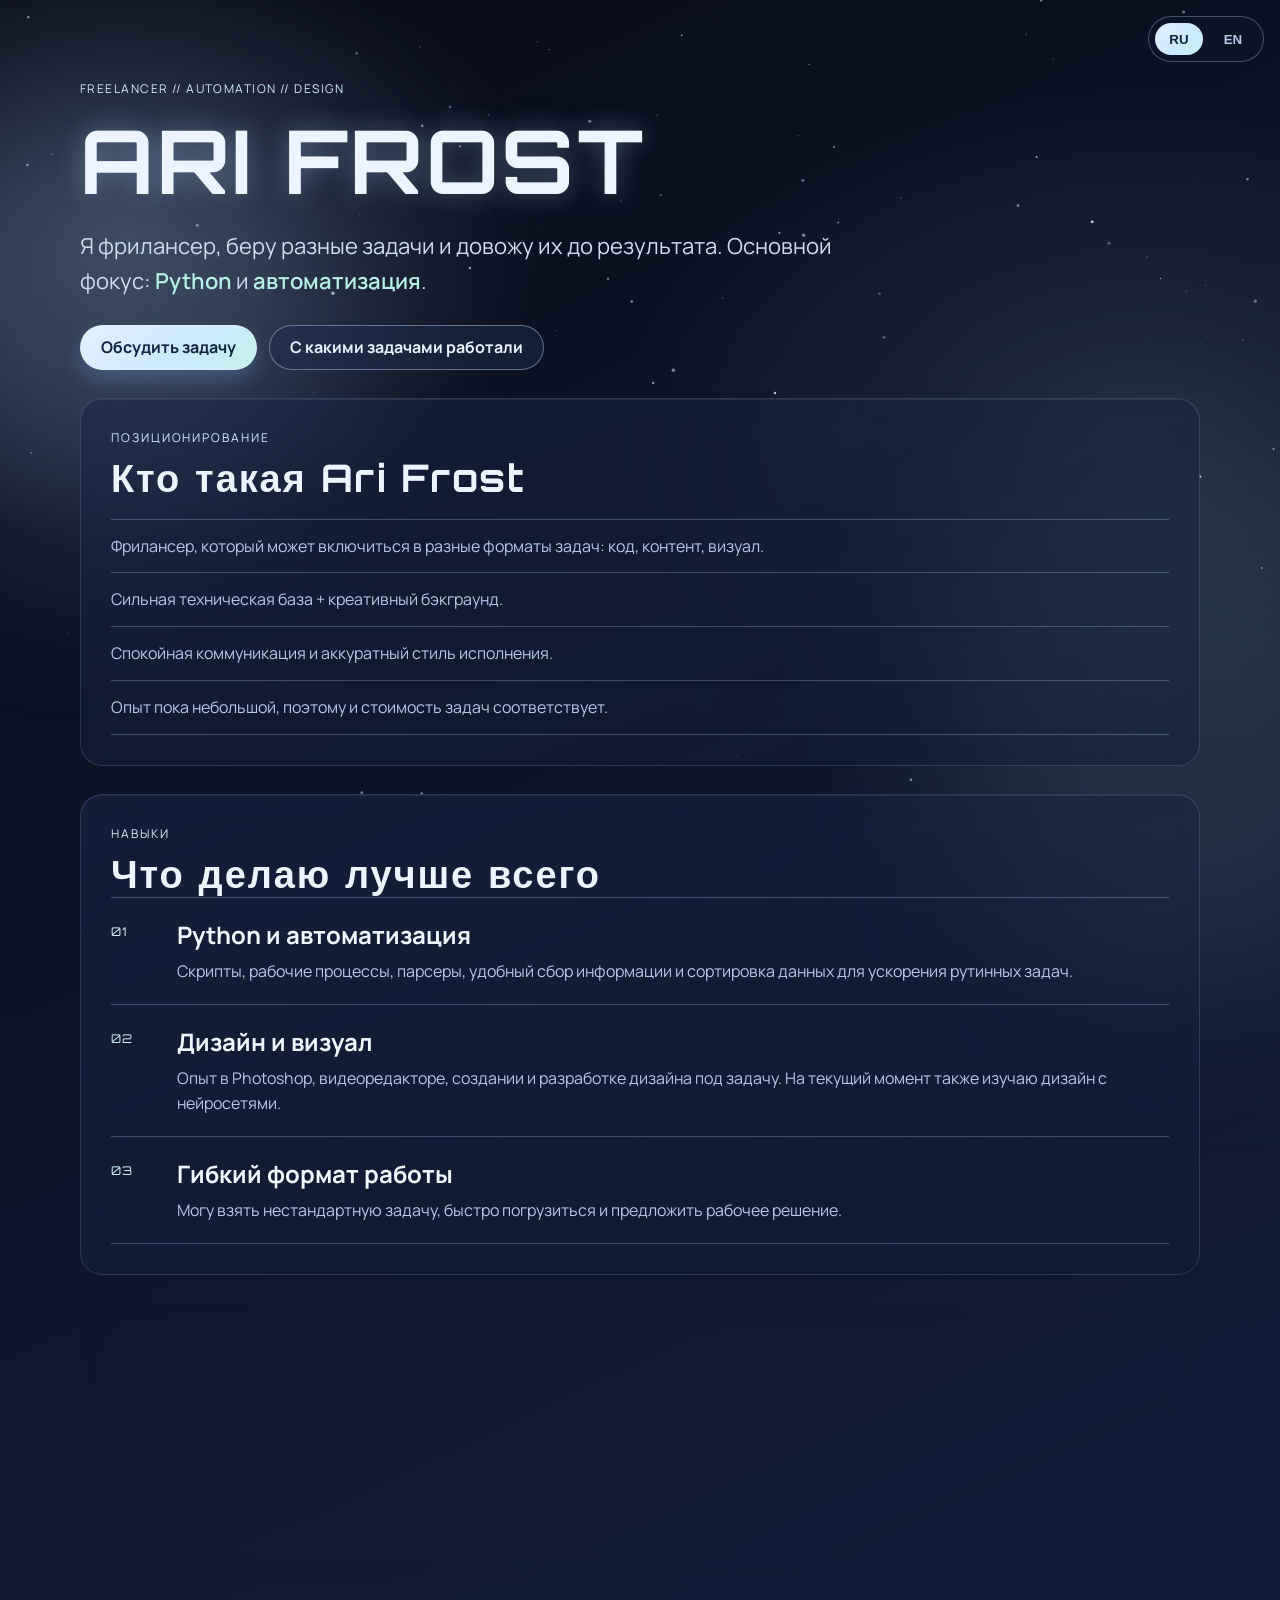
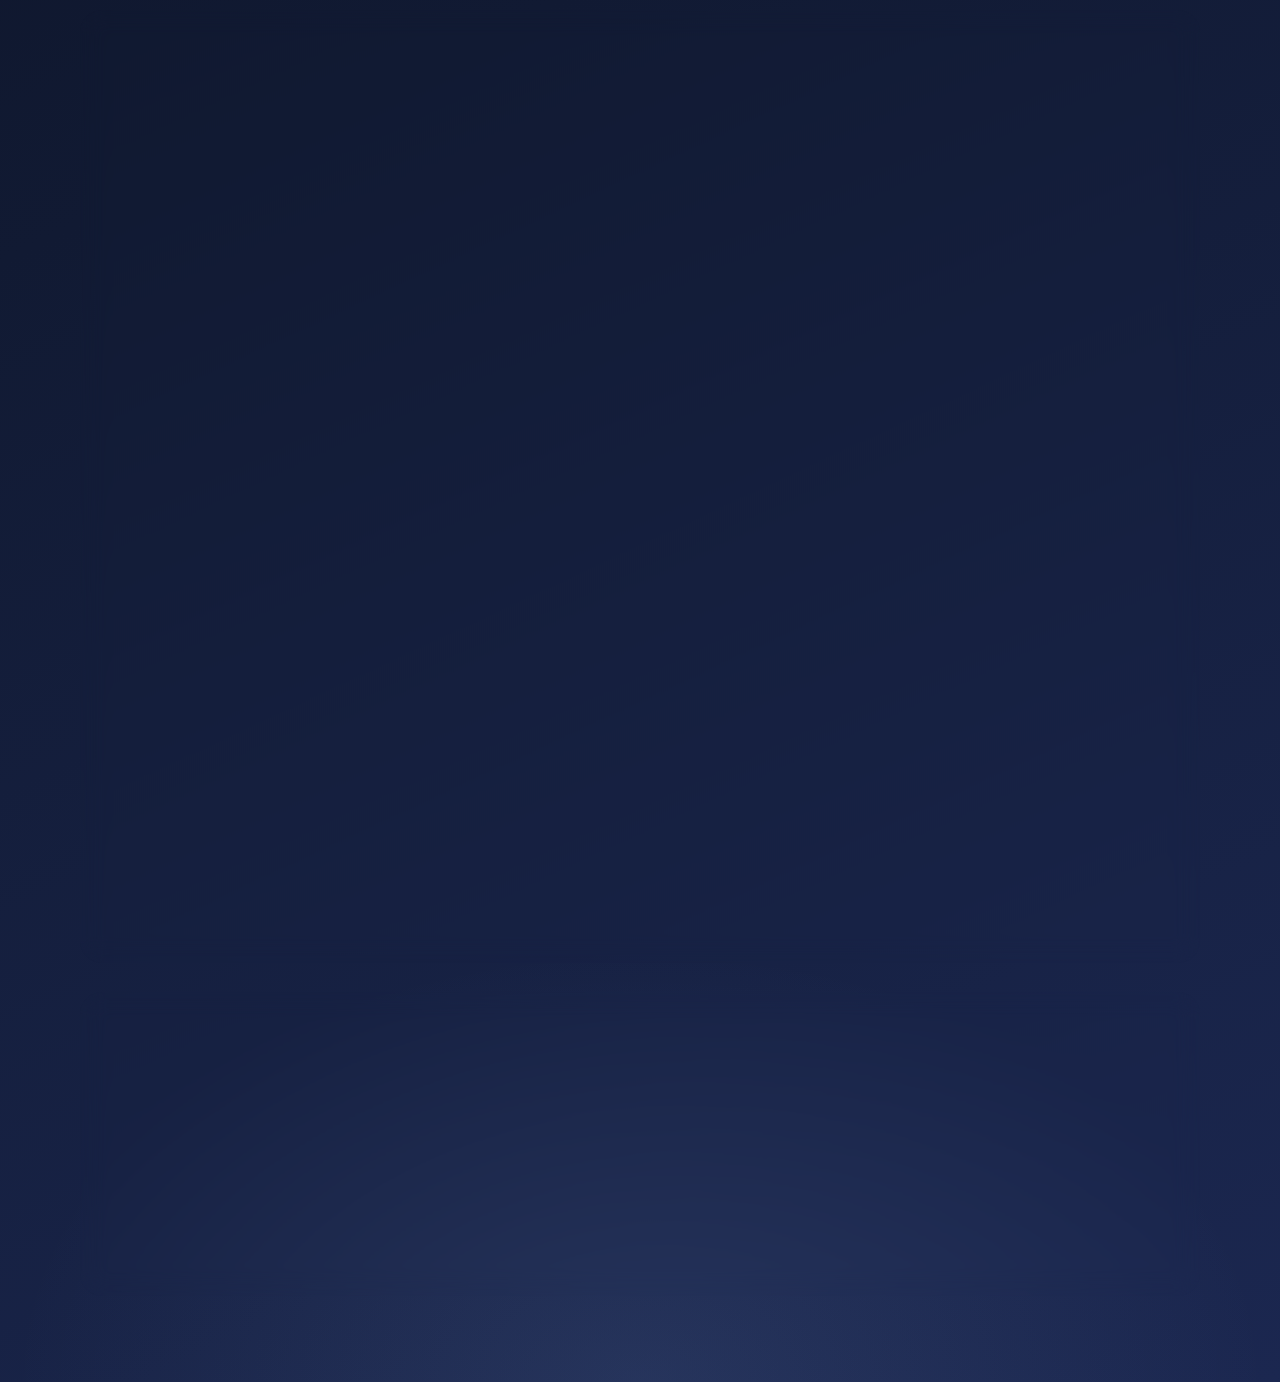
==== index.html @ 128beca4 "Initial website setup for GitHub Pages" ====
﻿<!doctype html>
<html lang="ru">

<head>
  <meta charset="UTF-8" />
  <meta name="viewport" content="width=device-width, initial-scale=1.0" />
  <title data-i18n-title="title.home">Ari Frost | Freelancer Portfolio</title>
  <link rel="preconnect" href="https://fonts.googleapis.com">
  <link rel="preconnect" href="https://fonts.gstatic.com" crossorigin>
  <link
    href="https://fonts.googleapis.com/css2?family=Orbitron:wght@500;700;800&family=Manrope:wght@400;500;700&display=swap"
    rel="stylesheet">
  <link rel="stylesheet" href="styles.css" />
</head>

<body>
  <div class="bg-grid"></div>
  <canvas id="starfield" class="star-canvas" aria-hidden="true"></canvas>
  <div class="bg-glow bg-glow-1"></div>
  <div class="bg-glow bg-glow-2"></div>

  <div class="lang-switch" role="group" aria-label="Language switcher">
    <button class="lang-btn" type="button" data-lang="ru">RU</button>
    <button class="lang-btn" type="button" data-lang="en">EN</button>
  </div>

  <main id="home">
    <section class="hero reveal">
      <p class="kicker" data-i18n="home.kicker">Freelancer // Automation // Design</p>
      <h1>Ari Frost</h1>
      <p class="subtitle" data-i18n-html="home.subtitle_html">
        Я фрилансер, беру разные задачи и довожу их до результата. Основной фокус:
        <strong>Python</strong> и <strong>автоматизация</strong>.
      </p>
      <div class="hero-cta">
        <a class="btn btn-primary" href="#contact" data-i18n="home.cta_contact">Обсудить задачу</a>
        <a class="btn btn-ghost" href="tasks.html" data-i18n="home.cta_tasks">С какими задачами работали</a>
      </div>
    </section>

    <section id="about" class="panel reveal">
      <div class="section-head">
        <p data-i18n="about.label">Позиционирование</p>
        <h2 data-i18n="about.title">Кто такая Ari Frost</h2>
      </div>
      <div class="line-list">
        <p data-i18n="about.line1">Фрилансер, который может включиться в разные форматы задач: код, контент, визуал.</p>
        <p data-i18n="about.line2">Сильная техническая база + креативный бэкграунд.</p>
        <p data-i18n="about.line3">Спокойная коммуникация и аккуратный стиль исполнения.</p>
        <p data-i18n="about.line4">Опыт пока небольшой, поэтому и стоимость задач соответствует.</p>
      </div>
    </section>

    <section id="skills" class="panel reveal">
      <div class="section-head">
        <p data-i18n="skills.label">Навыки</p>
        <h2 data-i18n="skills.title">Что делаю лучше всего</h2>
      </div>

      <article class="skill-row">
        <span>01</span>
        <div>
          <h3 data-i18n="skills.item1.title">Python и автоматизация</h3>
          <p data-i18n="skills.item1.text">Скрипты, рабочие процессы, парсеры, удобный сбор информации и сортировка данных для ускорения рутинных задач.</p>
        </div>
      </article>

      <article class="skill-row">
        <span>02</span>
        <div>
          <h3 data-i18n="skills.item2.title">Дизайн и визуал</h3>
          <p data-i18n="skills.item2.text">Опыт в Photoshop, видеоредакторе, создании и разработке дизайна под задачу. На текущий момент также изучаю дизайн с нейросетями.</p>
        </div>
      </article>

      <article class="skill-row">
        <span>03</span>
        <div>
          <h3 data-i18n="skills.item3.title">Гибкий формат работы</h3>
          <p data-i18n="skills.item3.text">Могу взять нестандартную задачу, быстро погрузиться и предложить рабочее решение.</p>
        </div>
      </article>
    </section>

    <section id="story" class="panel reveal">
      <div class="section-head">
        <p data-i18n="story.label">Опыт</p>
        <h2 data-i18n="story.title">Бэкграунд и медиа</h2>
      </div>
      <div class="story-grid">
        <div>
          <h3 data-i18n="story.card1.title">YouTube и Twitch</h3>
          <p data-i18n="story.card1.text">Раньше вела YouTube-канал и Twitch-канал, поэтому понимаю подачу, аудиторию и визуальный ритм.</p>
        </div>
        <div>
          <h3 data-i18n="story.card2.title">Комбинация IT + Content</h3>
          <p data-i18n="story.card2.text">Соединяю техническое мышление, дизайн и контентный опыт в одном проекте. Также работала дизайнером одежды.</p>
        </div>
      </div>
    </section>

    <section id="cases" class="panel reveal">
      <div class="section-head">
        <p data-i18n="home_cases.label">Кейсы</p>
        <h2 data-i18n="home_cases.title">С какими задачами работали</h2>
      </div>
      <div class="case-gallery">
        <a class="case-link" href="tasks.html#parser">
          <article class="case-card">
            <img src="assets/cases/parser.png" alt="Кейс: парсер и сбор данных" data-i18n-alt="home_cases.card1.alt" loading="lazy" />
            <div class="case-card-body">
              <h3 data-i18n="home_cases.card1.title">Парсер и сбор данных</h3>
              <p data-i18n="home_cases.card1.text">Сбор, очистка и сортировка данных по заданным параметрам.</p>
            </div>
          </article>
        </a>
        <a class="case-link" href="tasks.html#automation">
          <article class="case-card">
            <img src="assets/cases/automation.png" alt="Кейс: автоматизация процессов" data-i18n-alt="home_cases.card2.alt" loading="lazy" />
            <div class="case-card-body">
              <h3 data-i18n="home_cases.card2.title">Автоматизация процессов</h3>
              <p data-i18n="home_cases.card2.text">Скрипты для рутины, отчеты и повторяемые сценарии.</p>
            </div>
          </article>
        </a>
        <a class="case-link" href="tasks.html#telegram">
          <article class="case-card">
            <img src="assets/cases/telegram.png" alt="Кейс: Telegram и боты" data-i18n-alt="home_cases.card3.alt" loading="lazy" />
            <div class="case-card-body">
              <h3 data-i18n="home_cases.card3.title">Telegram и боты</h3>
              <p data-i18n="home_cases.card3.text">Автоматизация пабликов, публикаций и ботов.</p>
            </div>
          </article>
        </a>
        <a class="case-link" href="tasks.html#visual">
          <article class="case-card">
            <img src="assets/cases/visual.png" alt="Кейс: визуал и контент" data-i18n-alt="home_cases.card4.alt" loading="lazy" />
            <div class="case-card-body">
              <h3 data-i18n="home_cases.card4.title">Визуал и контент</h3>
              <p data-i18n="home_cases.card4.text">Оформление контента и визуальная подача проектов.</p>
            </div>
          </article>
        </a>
      </div>
    </section>

    <section id="contact" class="panel reveal contact-block">
      <div class="section-head">
        <p data-i18n="contact.label">Контакты</p>
        <h2 data-i18n="contact.title">Готова к задачам</h2>
      </div>
      <div class="contact-layout">
        <article class="contact-card">
          <h3 data-i18n="contact.work.title">По задачам</h3>
          <p data-i18n="contact.work.text">Лучше всего писать сразу в Telegram.</p>
          <a class="btn btn-primary" href="https://t.me/Ari_Frost13" target="_blank" rel="noreferrer" data-i18n="contact.work.btn">Написать в Telegram</a>
        </article>
        <article class="contact-card">
          <h3 data-i18n="contact.socials.title">Соцсети</h3>
          <p data-i18n="contact.socials.text">Личные профили:</p>
          <div class="socials-line">
            <a class="social-link" href="https://x.com/AriFrost77867" target="_blank" rel="noreferrer">X</a>
            <a class="social-link" href="https://www.instagram.com/ari_frost13/" target="_blank" rel="noreferrer">Instagram</a>
            <a class="social-link" href="https://tiktok.com/@ari_frost" target="_blank" rel="noreferrer">TikTok</a>
          </div>
        </article>
      </div>
    </section>
  </main>
  <script src="script.js"></script>
</body>

</html>
---- styles.css ----
﻿:root {
  --bg-0: #090d1a;
  --bg-1: #111a33;
  --bg-2: #1b2750;
  --text: #ecf4ff;
  --muted: #b7c8e8;
  --ice: #d2edff;
  --mint: #b8f0e8;
  --line: rgba(188, 212, 248, 0.28);
  --line-soft: rgba(188, 212, 248, 0.16);
  --surface: rgba(21, 33, 61, 0.42);
  --btn-1: #e3f1ff;
  --btn-2: #cce8ff;
  --btn-3: #c6f0ea;
}

* {
  box-sizing: border-box;
}

html,
body {
  margin: 0;
  min-height: 100%;
  font-family: Manrope, sans-serif;
  color: var(--text);
  background:
    radial-gradient(700px 500px at 10% 8%, rgba(183, 214, 255, 0.18) 0%, transparent 60%),
    radial-gradient(820px 540px at 88% 14%, rgba(184, 240, 232, 0.11) 0%, transparent 62%),
    radial-gradient(900px 620px at 50% 100%, rgba(153, 190, 245, 0.1) 0%, transparent 70%),
    linear-gradient(155deg, var(--bg-0), var(--bg-1) 52%, var(--bg-2));
}

body {
  position: relative;
  overflow-x: hidden;
  isolation: isolate;
}

body::before,
body::after {
  display: none;
}

.bg-grid {
  display: none;
}

.star-canvas {
  position: fixed;
  inset: 0;
  width: 100%;
  height: 100%;
  pointer-events: none;
  z-index: 2;
  opacity: 0.9;
}

.bg-glow {
  position: fixed;
  border-radius: 50%;
  filter: blur(90px);
  pointer-events: none;
  z-index: 1;
}

.bg-glow-1 {
  width: 460px;
  height: 460px;
  background: rgba(167, 209, 250, 0.17);
  left: -120px;
  top: 10vh;
  animation: drift1 17s ease-in-out infinite;
}

.bg-glow-2 {
  width: 520px;
  height: 520px;
  background: rgba(170, 239, 227, 0.12);
  right: -170px;
  top: 52vh;
  animation: drift2 19s ease-in-out infinite;
}

.lang-switch {
  position: fixed;
  top: 16px;
  right: 16px;
  z-index: 20;
  display: inline-flex;
  gap: 6px;
  padding: 6px;
  border-radius: 999px;
  border: 1px solid rgba(188, 212, 248, 0.32);
  background: rgba(13, 24, 46, 0.48);
  backdrop-filter: blur(10px);
}

.lang-btn {
  border: 0;
  min-height: 32px;
  min-width: 48px;
  padding: 0 10px;
  border-radius: 999px;
  background: transparent;
  color: var(--muted);
  font-weight: 700;
  cursor: pointer;
}

.lang-btn.is-active {
  color: #10233f;
  background: linear-gradient(135deg, var(--btn-1), var(--btn-2) 56%, var(--btn-3));
}

main {
  width: min(1120px, 92vw);
  margin: 0 auto;
  display: flex;
  flex-direction: column;
  gap: 28px;
  padding-bottom: 78px;
  position: relative;
  z-index: 5;
}

section {
  padding-top: 0;
}

.hero {
  padding-top: 80px;
}

.hero h1 {
  margin: 8px 0 14px;
  font-family: Orbitron, sans-serif;
  font-size: clamp(46px, 8vw, 88px);
  letter-spacing: 0.03em;
  text-transform: uppercase;
  text-shadow: 0 0 26px rgba(179, 219, 255, 0.35);
}

.kicker {
  margin: 0;
  color: var(--ice);
  text-transform: uppercase;
  letter-spacing: 0.12em;
  font-size: 12px;
}

.subtitle {
  margin: 0;
  max-width: 760px;
  font-size: clamp(17px, 2vw, 22px);
  line-height: 1.58;
  color: #cfddf0;
}

.subtitle strong {
  color: var(--mint);
  font-weight: 600;
}

.hero-cta {
  margin-top: 26px;
  display: flex;
  gap: 12px;
  flex-wrap: wrap;
}

.btn {
  display: inline-flex;
  align-items: center;
  justify-content: center;
  min-height: 45px;
  padding: 0 20px;
  border-radius: 999px;
  border: 1px solid transparent;
  text-decoration: none;
  font-weight: 700;
  transition: transform 0.2s ease, box-shadow 0.25s ease, border-color 0.25s ease;
}

.btn:hover {
  transform: translateY(-1px);
}

.btn-primary {
  background: linear-gradient(135deg, var(--btn-1), var(--btn-2) 56%, var(--btn-3));
  border-color: rgba(225, 241, 255, 0.84);
  color: #10233f;
  box-shadow: 0 10px 20px rgba(132, 188, 236, 0.23);
}

.btn-primary:hover {
  box-shadow: 0 12px 26px rgba(132, 188, 236, 0.3);
}

.btn-ghost {
  color: #e9f3ff;
  border-color: rgba(198, 221, 251, 0.42);
  background: rgba(31, 45, 76, 0.5);
}

.btn-ghost:hover {
  border-color: rgba(218, 236, 255, 0.58);
  box-shadow: 0 10px 18px rgba(121, 171, 217, 0.14);
}

.panel {
  border: 1px solid var(--line-soft);
  border-radius: 22px;
  background: linear-gradient(160deg, rgba(26, 39, 70, 0.55), rgba(16, 28, 52, 0.42));
  backdrop-filter: blur(12px);
  padding: 30px;
  box-shadow: inset 0 1px 0 rgba(225, 239, 255, 0.08);
}

.section-head p {
  margin: 0;
  font-size: 12px;
  letter-spacing: 0.16em;
  text-transform: uppercase;
  color: var(--ice);
}

.section-head h2 {
  margin: 8px 0 0;
  font-family: Orbitron, sans-serif;
  font-size: clamp(24px, 3.4vw, 38px);
  letter-spacing: 0.05em;
}

.line-list {
  margin-top: 18px;
  border-top: 1px solid var(--line);
}

.line-list p {
  margin: 0;
  padding: 14px 0;
  color: var(--muted);
  line-height: 1.55;
  border-bottom: 1px solid var(--line);
}

.skill-row {
  margin: 0;
  padding: 20px 0;
  border-top: 1px solid var(--line);
  display: grid;
  grid-template-columns: 54px 1fr;
  gap: 12px;
}

.skill-row:last-child {
  border-bottom: 1px solid var(--line);
}

.skill-row span {
  font-family: Orbitron, sans-serif;
  font-size: 12px;
  letter-spacing: 0.12em;
  color: var(--ice);
  padding-top: 6px;
}

.skill-row h3 {
  margin: 0;
  font-size: 24px;
  color: #f1f7ff;
}

.skill-row p {
  margin: 8px 0 0;
  color: var(--muted);
  line-height: 1.56;
}

.story-grid {
  margin-top: 18px;
  display: grid;
  grid-template-columns: repeat(2, minmax(0, 1fr));
  gap: 14px;
}

.story-grid div {
  border: 1px solid var(--line);
  border-radius: 16px;
  padding: 18px;
  background: rgba(20, 33, 60, 0.52);
}

.story-grid h3 {
  margin: 0;
  font-size: 22px;
}

.story-grid p {
  margin: 10px 0 0;
  color: var(--muted);
  line-height: 1.55;
}

.cases-page {
  padding-bottom: 50px;
}

.case-gallery {
  margin-top: 18px;
  display: grid;
  grid-template-columns: repeat(2, minmax(0, 1fr));
  gap: 16px;
}

.case-link {
  text-decoration: none;
  color: inherit;
}

.case-card {
  border: 1px solid var(--line);
  border-radius: 18px;
  overflow: hidden;
  background: rgba(20, 33, 60, 0.52);
  box-shadow: 0 10px 24px rgba(6, 12, 28, 0.22);
  transition: transform 0.22s ease, border-color 0.22s ease, box-shadow 0.22s ease;
}

.case-card:hover {
  transform: translateY(-3px);
  border-color: rgba(208, 231, 255, 0.42);
  box-shadow: 0 16px 30px rgba(6, 12, 28, 0.3);
}

.case-card img {
  display: block;
  width: 100%;
  aspect-ratio: 16 / 9;
  object-fit: cover;
  background: rgba(10, 18, 36, 0.58);
}

.case-card-body {
  padding: 16px 16px 18px;
}

.case-card-body h3 {
  margin: 0;
  font-size: 22px;
  color: #f1f7ff;
}

.case-card-body p {
  margin: 10px 0 0;
  color: var(--muted);
  line-height: 1.55;
}

.parser-tasks .section-head {
  margin-bottom: 12px;
}

.task-list {
  border-top: 1px solid var(--line);
}

.task-list p {
  margin: 0;
  padding: 14px 0;
  color: var(--muted);
  line-height: 1.56;
  border-bottom: 1px solid var(--line);
}

.tasks-page {
  scroll-behavior: smooth;
}

.contact-block {
  margin-bottom: 8px;
}

.contact-layout {
  margin-top: 16px;
  display: grid;
  grid-template-columns: repeat(2, minmax(0, 1fr));
  gap: 14px;
}

.contact-card {
  border: 1px solid var(--line);
  border-radius: 16px;
  padding: 18px;
  background: rgba(20, 33, 60, 0.52);
}

.contact-card h3 {
  margin: 0;
  font-size: 20px;
  color: #f1f7ff;
}

.contact-card p {
  margin: 8px 0 0;
  color: var(--muted);
}

.contact-card .btn {
  margin-top: 14px;
}

.socials-line {
  margin-top: 12px;
  display: flex;
  align-items: center;
  gap: 10px;
  flex-wrap: wrap;
}

.social-link {
  display: inline-flex;
  align-items: center;
  min-height: 36px;
  padding: 0 14px;
  border-radius: 999px;
  border: 1px solid rgba(198, 221, 251, 0.34);
  color: #e9f3ff;
  text-decoration: none;
  background: rgba(31, 45, 76, 0.42);
  font-size: 14px;
  transition: border-color 0.2s ease, box-shadow 0.2s ease;
}

.social-link:hover {
  border-color: rgba(218, 236, 255, 0.58);
  box-shadow: 0 8px 16px rgba(121, 171, 217, 0.14);
}

.reveal {
  opacity: 0;
  transform: translateY(20px);
  transition: opacity 0.7s ease, transform 0.7s ease;
}

.reveal.visible {
  opacity: 1;
  transform: translateY(0);
}

@keyframes drift1 {
  0%,
  100% {
    transform: translate3d(0, 0, 0);
  }
  50% {
    transform: translate3d(34px, -10px, 0);
  }
}

@keyframes drift2 {
  0%,
  100% {
    transform: translate3d(0, 0, 0);
  }
  50% {
    transform: translate3d(-40px, 16px, 0);
  }
}

@media (max-width: 900px) {
  .story-grid {
    grid-template-columns: 1fr;
  }

  .case-gallery {
    grid-template-columns: 1fr;
  }

  .contact-layout {
    grid-template-columns: 1fr;
  }
}

@media (max-width: 760px) {
  section {
    padding-top: 0;
  }

  .hero {
    padding-top: 64px;
  }

  .panel {
    padding: 22px;
  }

  main {
    gap: 20px;
  }

  .lang-switch {
    top: 10px;
    right: 10px;
  }

  .skill-row {
    grid-template-columns: 44px 1fr;
  }

  .skill-row h3 {
    font-size: 21px;
  }
}

.back-btn {
  margin-bottom: 14px;
}
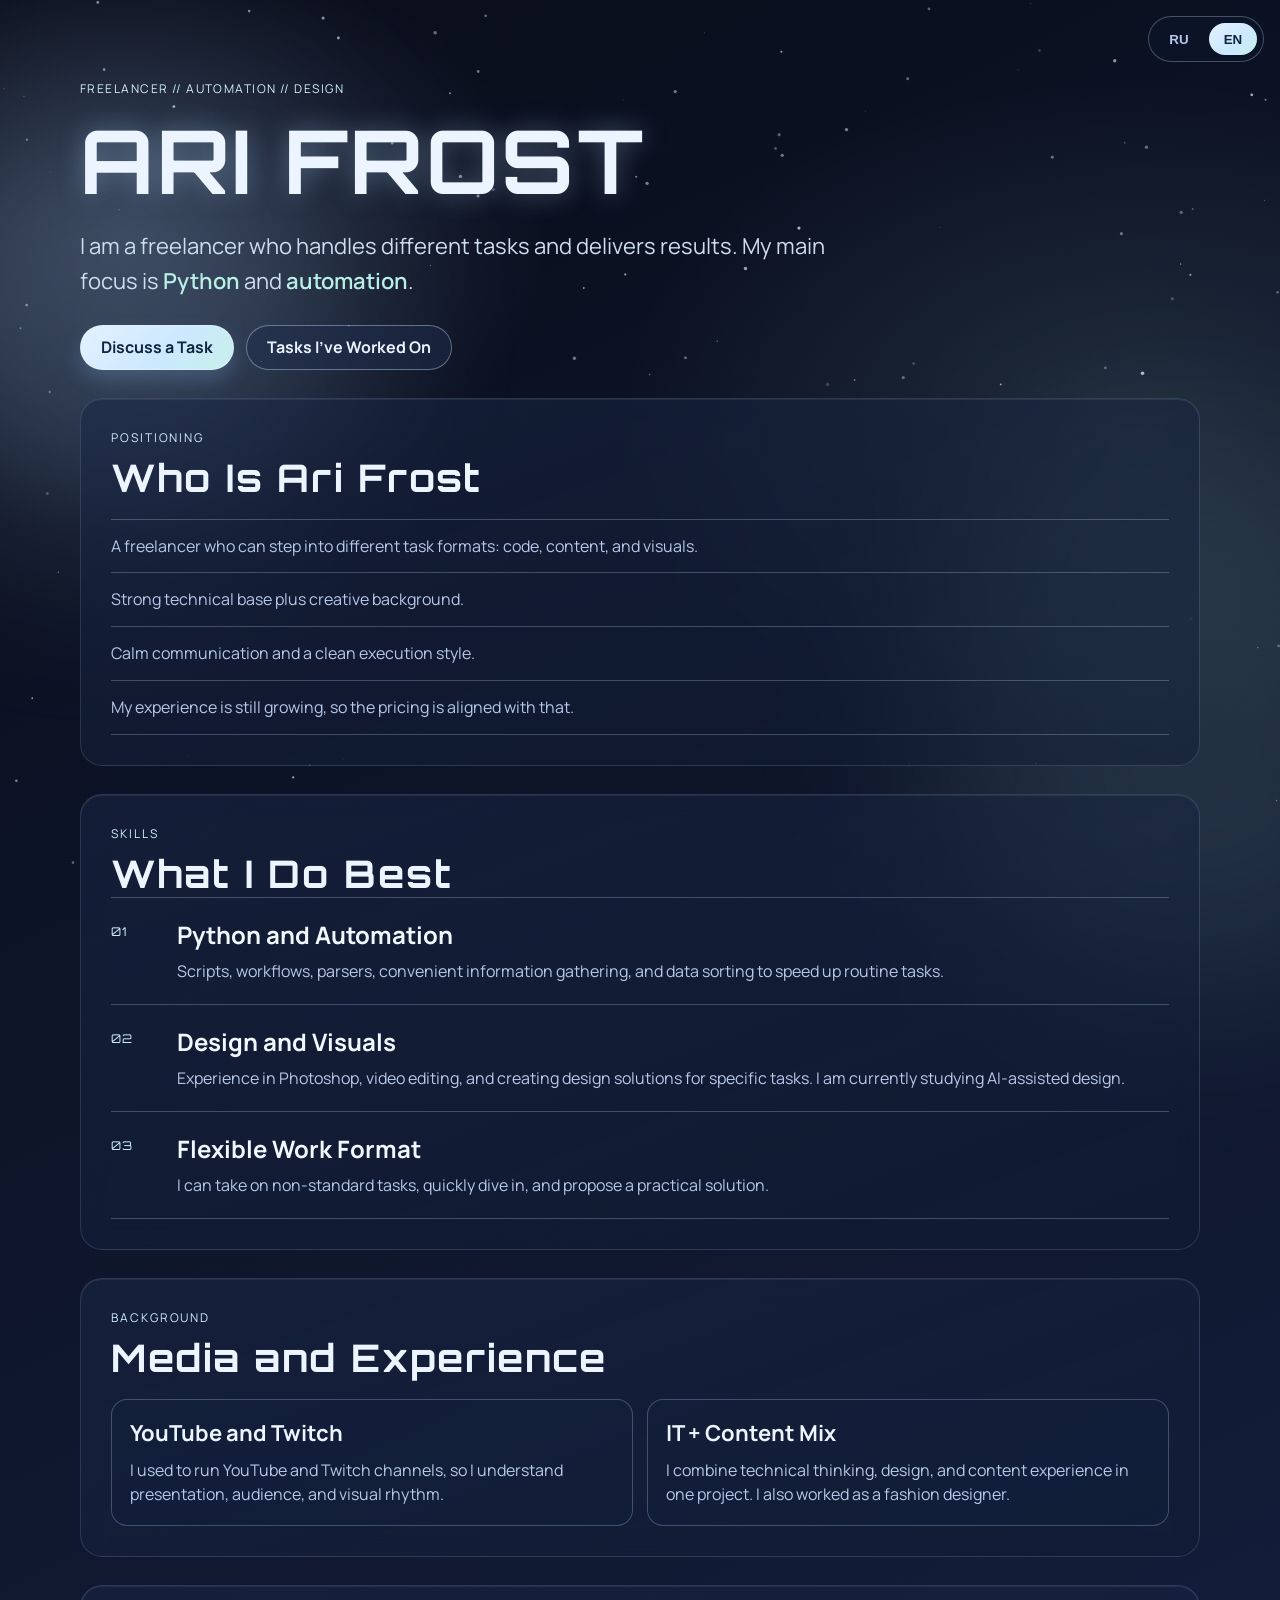
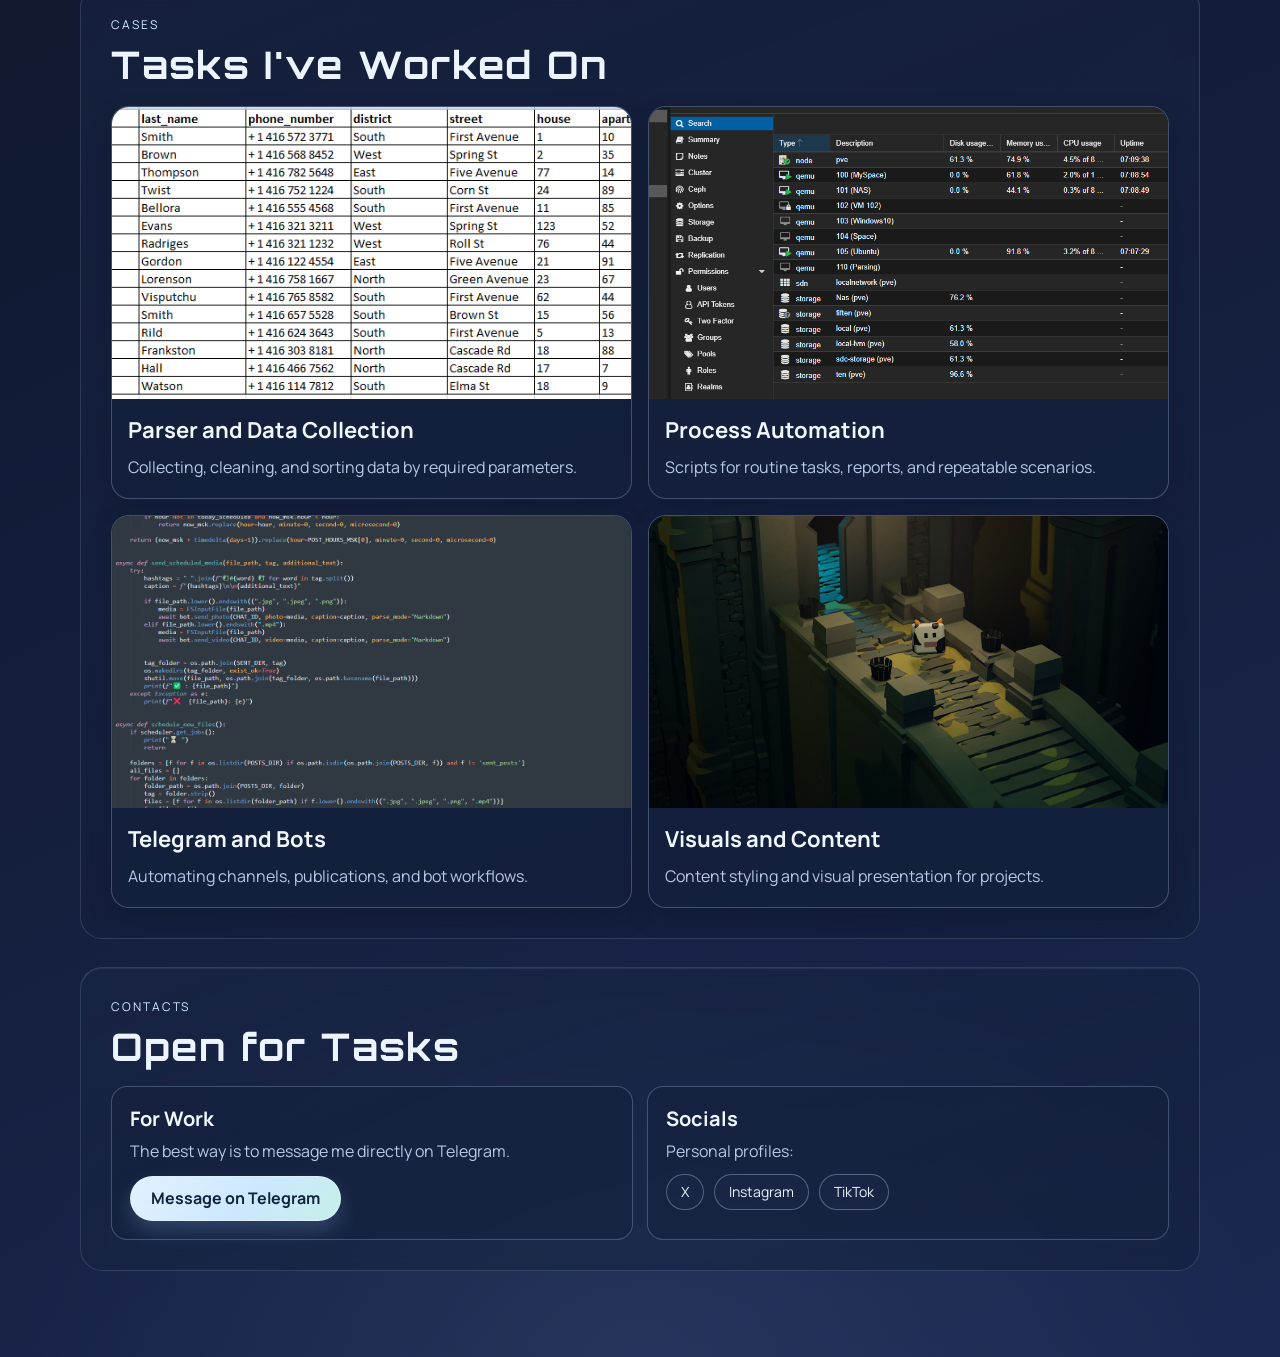
==== commit 3259b678: "Update index.html" ====
--- a/index.html
+++ b/index.html
@@ -1,5 +1,5 @@
 ﻿<!doctype html>
-<html lang="ru">
+<html lang="en">
 
 <head>
   <meta charset="UTF-8" />
@@ -29,115 +29,115 @@
       <p class="kicker" data-i18n="home.kicker">Freelancer // Automation // Design</p>
       <h1>Ari Frost</h1>
       <p class="subtitle" data-i18n-html="home.subtitle_html">
-        Я фрилансер, беру разные задачи и довожу их до результата. Основной фокус:
-        <strong>Python</strong> и <strong>автоматизация</strong>.
+        I am a freelancer who handles different tasks and delivers results. My main focus is
+        <strong>Python</strong> and <strong>automation</strong>.
       </p>
       <div class="hero-cta">
-        <a class="btn btn-primary" href="#contact" data-i18n="home.cta_contact">Обсудить задачу</a>
-        <a class="btn btn-ghost" href="tasks.html" data-i18n="home.cta_tasks">С какими задачами работали</a>
+        <a class="btn btn-primary" href="#contact" data-i18n="home.cta_contact">Discuss a Task</a>
+        <a class="btn btn-ghost" href="tasks.html" data-i18n="home.cta_tasks">Tasks I've Worked On</a>
       </div>
     </section>
 
     <section id="about" class="panel reveal">
       <div class="section-head">
-        <p data-i18n="about.label">Позиционирование</p>
-        <h2 data-i18n="about.title">Кто такая Ari Frost</h2>
+        <p data-i18n="about.label">Positioning</p>
+        <h2 data-i18n="about.title">Who Is Ari Frost</h2>
       </div>
       <div class="line-list">
-        <p data-i18n="about.line1">Фрилансер, который может включиться в разные форматы задач: код, контент, визуал.</p>
-        <p data-i18n="about.line2">Сильная техническая база + креативный бэкграунд.</p>
-        <p data-i18n="about.line3">Спокойная коммуникация и аккуратный стиль исполнения.</p>
-        <p data-i18n="about.line4">Опыт пока небольшой, поэтому и стоимость задач соответствует.</p>
+        <p data-i18n="about.line1">A freelancer who can step into different task formats: code, content, and visuals.</p>
+        <p data-i18n="about.line2">Strong technical base plus creative background.</p>
+        <p data-i18n="about.line3">Calm communication and a clean execution style.</p>
+        <p data-i18n="about.line4">My experience is still growing, so the pricing is aligned with that.</p>
       </div>
     </section>
 
     <section id="skills" class="panel reveal">
       <div class="section-head">
-        <p data-i18n="skills.label">Навыки</p>
-        <h2 data-i18n="skills.title">Что делаю лучше всего</h2>
+        <p data-i18n="skills.label">Skills</p>
+        <h2 data-i18n="skills.title">What I Do Best</h2>
       </div>
 
       <article class="skill-row">
         <span>01</span>
         <div>
-          <h3 data-i18n="skills.item1.title">Python и автоматизация</h3>
-          <p data-i18n="skills.item1.text">Скрипты, рабочие процессы, парсеры, удобный сбор информации и сортировка данных для ускорения рутинных задач.</p>
+          <h3 data-i18n="skills.item1.title">Python and Automation</h3>
+          <p data-i18n="skills.item1.text">Scripts, workflows, parsers, convenient information gathering, and data sorting to speed up routine tasks.</p>
         </div>
       </article>
 
       <article class="skill-row">
         <span>02</span>
         <div>
-          <h3 data-i18n="skills.item2.title">Дизайн и визуал</h3>
-          <p data-i18n="skills.item2.text">Опыт в Photoshop, видеоредакторе, создании и разработке дизайна под задачу. На текущий момент также изучаю дизайн с нейросетями.</p>
+          <h3 data-i18n="skills.item2.title">Design and Visuals</h3>
+          <p data-i18n="skills.item2.text">Experience in Photoshop, video editing, and creating design solutions for specific tasks. I am currently studying AI-assisted design.</p>
         </div>
       </article>
 
       <article class="skill-row">
         <span>03</span>
         <div>
-          <h3 data-i18n="skills.item3.title">Гибкий формат работы</h3>
-          <p data-i18n="skills.item3.text">Могу взять нестандартную задачу, быстро погрузиться и предложить рабочее решение.</p>
+          <h3 data-i18n="skills.item3.title">Flexible Work Format</h3>
+          <p data-i18n="skills.item3.text">I can take on non-standard tasks, quickly dive in, and propose a practical solution.</p>
         </div>
       </article>
     </section>
 
     <section id="story" class="panel reveal">
       <div class="section-head">
-        <p data-i18n="story.label">Опыт</p>
-        <h2 data-i18n="story.title">Бэкграунд и медиа</h2>
+        <p data-i18n="story.label">Background</p>
+        <h2 data-i18n="story.title">Media and Experience</h2>
       </div>
       <div class="story-grid">
         <div>
-          <h3 data-i18n="story.card1.title">YouTube и Twitch</h3>
-          <p data-i18n="story.card1.text">Раньше вела YouTube-канал и Twitch-канал, поэтому понимаю подачу, аудиторию и визуальный ритм.</p>
+          <h3 data-i18n="story.card1.title">YouTube and Twitch</h3>
+          <p data-i18n="story.card1.text">I used to run YouTube and Twitch channels, so I understand presentation, audience, and visual rhythm.</p>
         </div>
         <div>
-          <h3 data-i18n="story.card2.title">Комбинация IT + Content</h3>
-          <p data-i18n="story.card2.text">Соединяю техническое мышление, дизайн и контентный опыт в одном проекте. Также работала дизайнером одежды.</p>
+          <h3 data-i18n="story.card2.title">IT + Content Mix</h3>
+          <p data-i18n="story.card2.text">I combine technical thinking, design, and content experience in one project. I also worked as a fashion designer.</p>
         </div>
       </div>
     </section>
 
     <section id="cases" class="panel reveal">
       <div class="section-head">
-        <p data-i18n="home_cases.label">Кейсы</p>
-        <h2 data-i18n="home_cases.title">С какими задачами работали</h2>
+        <p data-i18n="home_cases.label">Cases</p>
+        <h2 data-i18n="home_cases.title">Tasks I've Worked On</h2>
       </div>
       <div class="case-gallery">
         <a class="case-link" href="tasks.html#parser">
           <article class="case-card">
-            <img src="assets/cases/parser.png" alt="Кейс: парсер и сбор данных" data-i18n-alt="home_cases.card1.alt" loading="lazy" />
+            <img src="assets/cases/parser.png" alt="Case: parser and data collection" data-i18n-alt="home_cases.card1.alt" loading="lazy" />
             <div class="case-card-body">
-              <h3 data-i18n="home_cases.card1.title">Парсер и сбор данных</h3>
-              <p data-i18n="home_cases.card1.text">Сбор, очистка и сортировка данных по заданным параметрам.</p>
+              <h3 data-i18n="home_cases.card1.title">Parser and Data Collection</h3>
+              <p data-i18n="home_cases.card1.text">Collecting, cleaning, and sorting data by required parameters.</p>
             </div>
           </article>
         </a>
         <a class="case-link" href="tasks.html#automation">
           <article class="case-card">
-            <img src="assets/cases/automation.png" alt="Кейс: автоматизация процессов" data-i18n-alt="home_cases.card2.alt" loading="lazy" />
+            <img src="assets/cases/automation.png" alt="Case: process automation" data-i18n-alt="home_cases.card2.alt" loading="lazy" />
             <div class="case-card-body">
-              <h3 data-i18n="home_cases.card2.title">Автоматизация процессов</h3>
-              <p data-i18n="home_cases.card2.text">Скрипты для рутины, отчеты и повторяемые сценарии.</p>
+              <h3 data-i18n="home_cases.card2.title">Process Automation</h3>
+              <p data-i18n="home_cases.card2.text">Scripts for routine tasks, reports, and repeatable scenarios.</p>
             </div>
           </article>
         </a>
         <a class="case-link" href="tasks.html#telegram">
           <article class="case-card">
-            <img src="assets/cases/telegram.png" alt="Кейс: Telegram и боты" data-i18n-alt="home_cases.card3.alt" loading="lazy" />
+            <img src="assets/cases/telegram.png" alt="Case: Telegram and bots" data-i18n-alt="home_cases.card3.alt" loading="lazy" />
             <div class="case-card-body">
-              <h3 data-i18n="home_cases.card3.title">Telegram и боты</h3>
-              <p data-i18n="home_cases.card3.text">Автоматизация пабликов, публикаций и ботов.</p>
+              <h3 data-i18n="home_cases.card3.title">Telegram and Bots</h3>
+              <p data-i18n="home_cases.card3.text">Automating channels, publications, and bot workflows.</p>
             </div>
           </article>
         </a>
         <a class="case-link" href="tasks.html#visual">
           <article class="case-card">
-            <img src="assets/cases/visual.png" alt="Кейс: визуал и контент" data-i18n-alt="home_cases.card4.alt" loading="lazy" />
+            <img src="assets/cases/visual.png" alt="Case: visuals and content" data-i18n-alt="home_cases.card4.alt" loading="lazy" />
             <div class="case-card-body">
-              <h3 data-i18n="home_cases.card4.title">Визуал и контент</h3>
-              <p data-i18n="home_cases.card4.text">Оформление контента и визуальная подача проектов.</p>
+              <h3 data-i18n="home_cases.card4.title">Visuals and Content</h3>
+              <p data-i18n="home_cases.card4.text">Content styling and visual presentation for projects.</p>
             </div>
           </article>
         </a>
@@ -146,18 +146,18 @@
 
     <section id="contact" class="panel reveal contact-block">
       <div class="section-head">
-        <p data-i18n="contact.label">Контакты</p>
-        <h2 data-i18n="contact.title">Готова к задачам</h2>
+        <p data-i18n="contact.label">Contacts</p>
+        <h2 data-i18n="contact.title">Open for Tasks</h2>
       </div>
       <div class="contact-layout">
         <article class="contact-card">
-          <h3 data-i18n="contact.work.title">По задачам</h3>
-          <p data-i18n="contact.work.text">Лучше всего писать сразу в Telegram.</p>
-          <a class="btn btn-primary" href="https://t.me/Ari_Frost13" target="_blank" rel="noreferrer" data-i18n="contact.work.btn">Написать в Telegram</a>
+          <h3 data-i18n="contact.work.title">For Work</h3>
+          <p data-i18n="contact.work.text">The best way is to message me directly on Telegram.</p>
+          <a class="btn btn-primary" href="https://t.me/Ari_Frost13" target="_blank" rel="noreferrer" data-i18n="contact.work.btn">Message on Telegram</a>
         </article>
         <article class="contact-card">
-          <h3 data-i18n="contact.socials.title">Соцсети</h3>
-          <p data-i18n="contact.socials.text">Личные профили:</p>
+          <h3 data-i18n="contact.socials.title">Socials</h3>
+          <p data-i18n="contact.socials.text">Personal profiles:</p>
           <div class="socials-line">
             <a class="social-link" href="https://x.com/AriFrost77867" target="_blank" rel="noreferrer">X</a>
             <a class="social-link" href="https://www.instagram.com/ari_frost13/" target="_blank" rel="noreferrer">Instagram</a>
